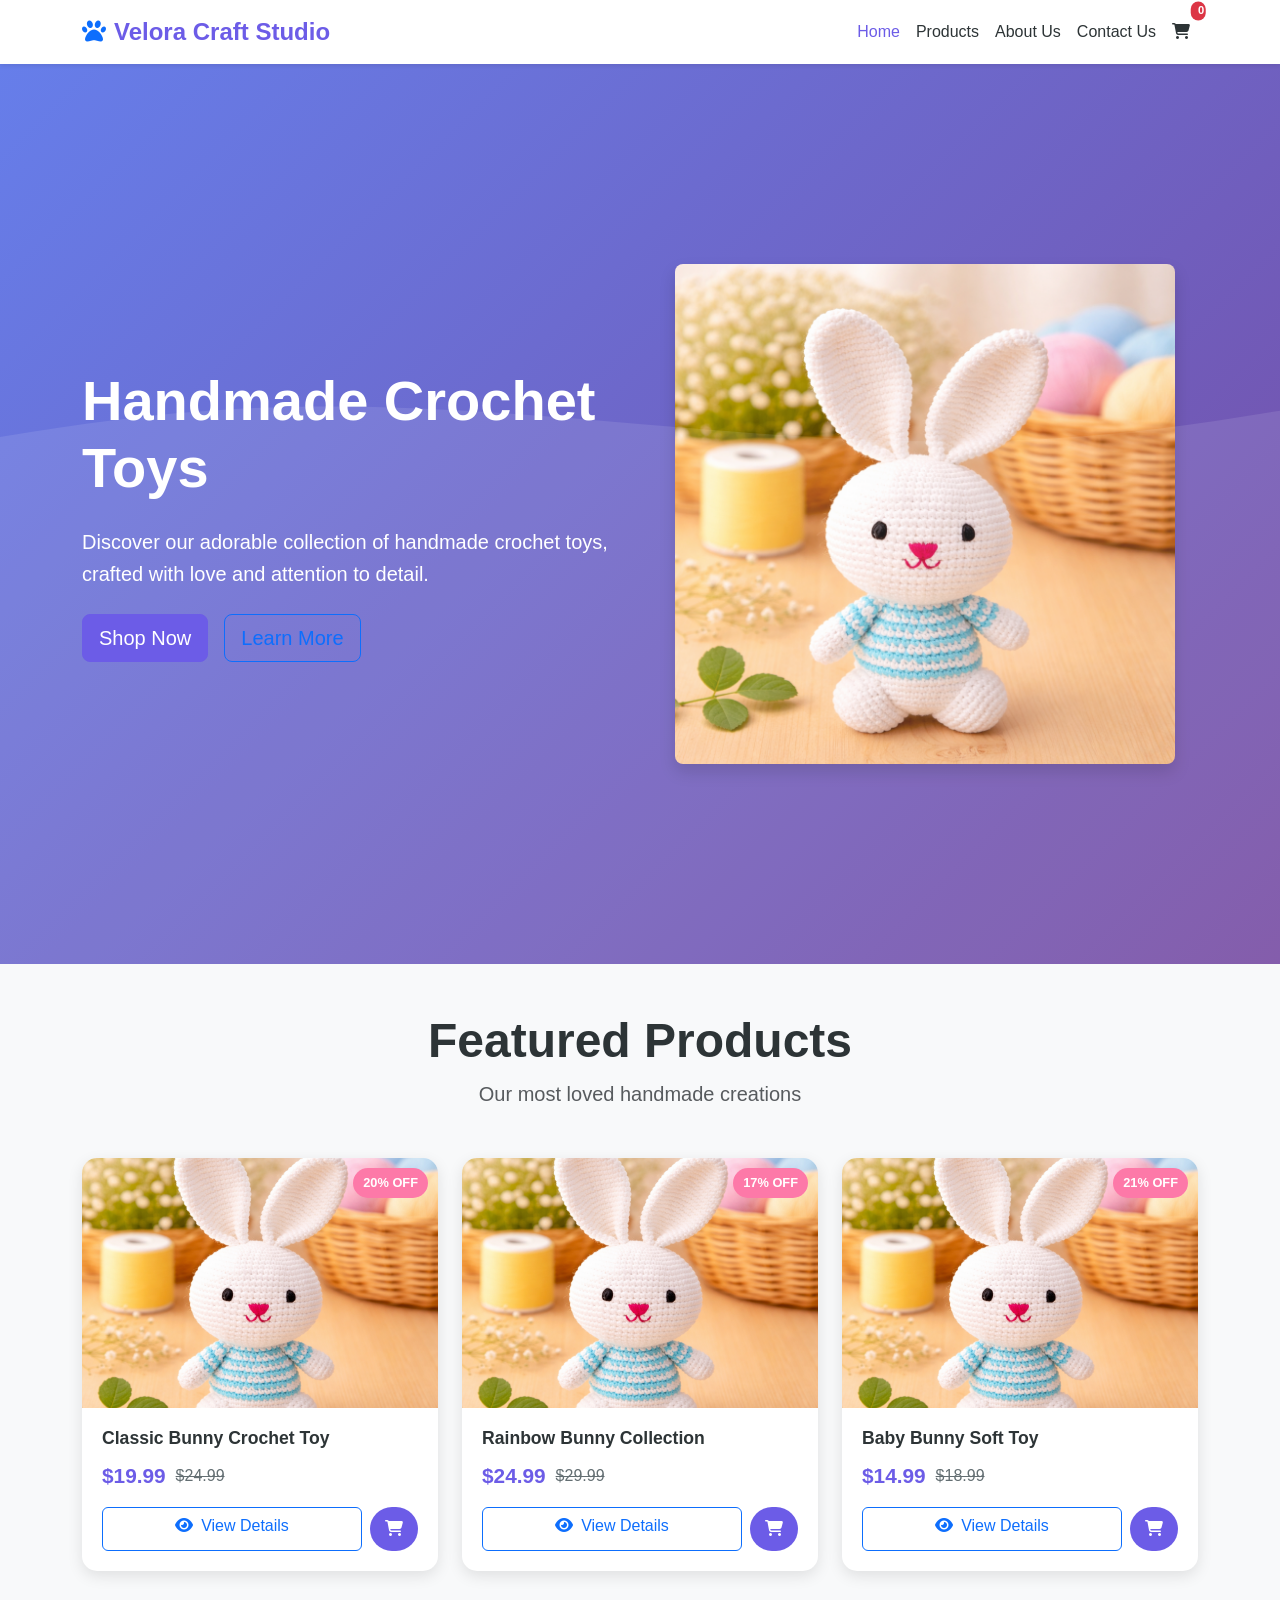
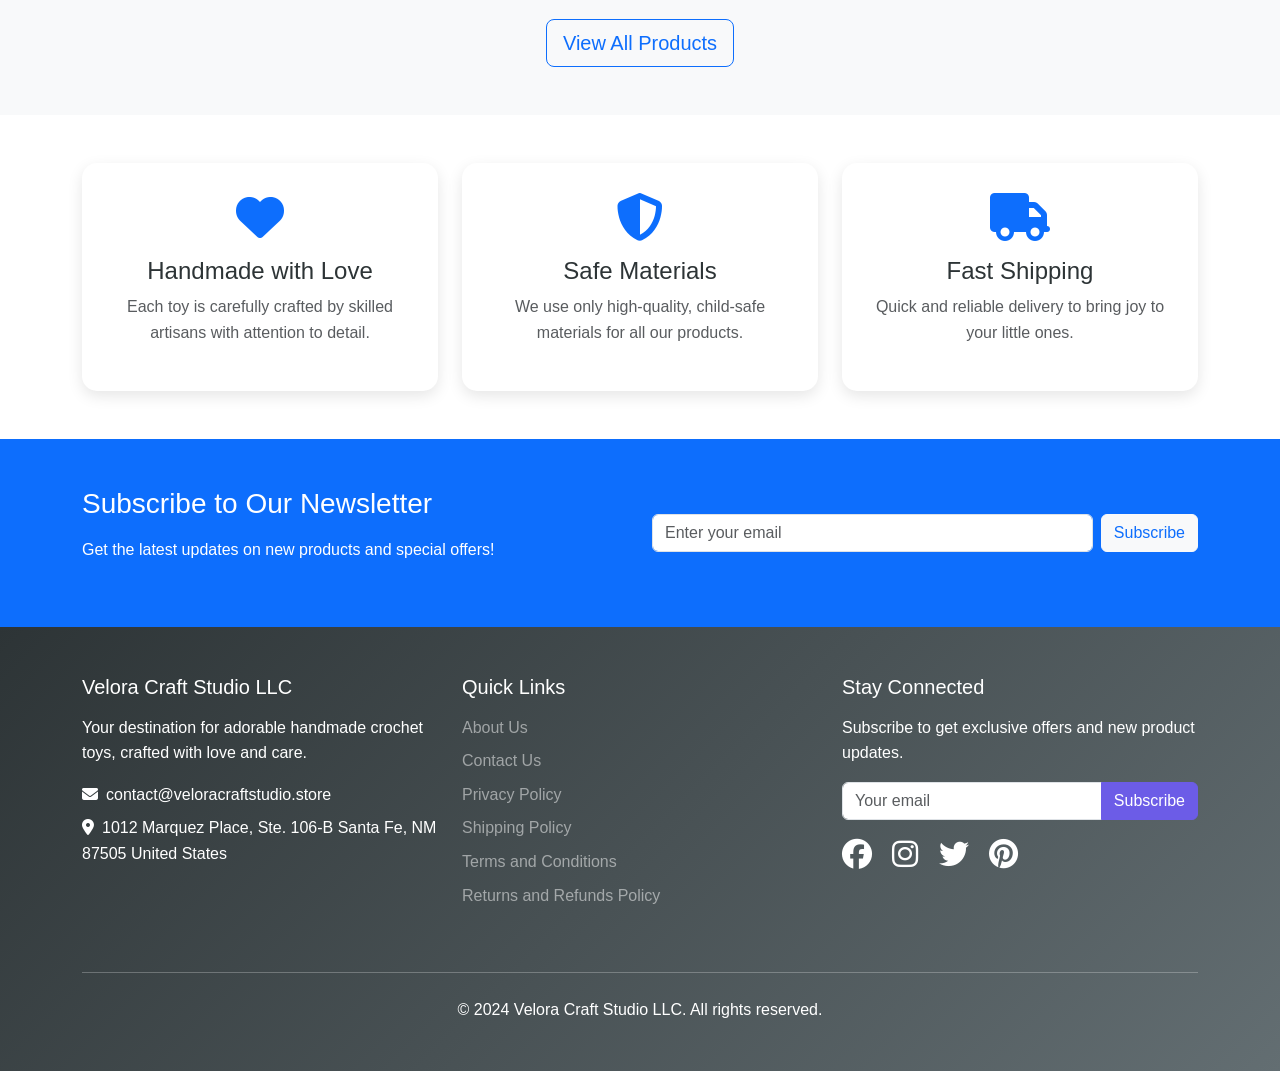
==== index.html @ e20858ad "Commit" ====
<!DOCTYPE html>
<html lang="en">
<head>
    <meta charset="UTF-8">
    <meta name="viewport" content="width=device-width, initial-scale=1.0">
    <title>Velora Craft Studio LLC - Handmade Crochet Toys</title>
    <link href="https://cdn.jsdelivr.net/npm/bootstrap@5.3.0/dist/css/bootstrap.min.css" rel="stylesheet">
    <link rel="stylesheet" href="https://cdnjs.cloudflare.com/ajax/libs/font-awesome/6.4.0/css/all.min.css">
    <link rel="stylesheet" href="styles.css">
</head>
<body>
    <!-- Navigation -->
    <nav class="navbar navbar-expand-lg navbar-light bg-white shadow-sm sticky-top">
        <div class="container">
            <a class="navbar-brand fw-bold" href="index.html">
                <i class="fas fa-paw text-primary me-2"></i>Velora Craft Studio
            </a>
            <button class="navbar-toggler" type="button" data-bs-toggle="collapse" data-bs-target="#navbarNav">
                <span class="navbar-toggler-icon"></span>
            </button>
            <div class="collapse navbar-collapse" id="navbarNav">
                <ul class="navbar-nav ms-auto">
                    <li class="nav-item">
                        <a class="nav-link active" href="index.html">Home</a>
                    </li>
                    <li class="nav-item">
                        <a class="nav-link" href="products.html">Products</a>
                    </li>
                    <li class="nav-item">
                        <a class="nav-link" href="about.html">About Us</a>
                    </li>
                    <li class="nav-item">
                        <a class="nav-link" href="contact.html">Contact Us</a>
                    </li>
                    <li class="nav-item">
                        <a class="nav-link position-relative" href="cart.html">
                            <i class="fas fa-shopping-cart"></i>
                            <span class="position-absolute top-0 start-100 translate-middle badge rounded-pill bg-danger cart-count">
                                0
                            </span>
                        </a>
                    </li>
                </ul>
            </div>
        </div>
    </nav>

    <!-- Hero Section -->
    <section class="hero-section">
        <div class="container">
            <div class="row align-items-center min-vh-100">
                <div class="col-lg-6">
                    <div class="hero-content">
                        <h1 class="display-4 fw-bold mb-4">Handmade Crochet Toys</h1>
                        <p class="lead mb-4">Discover our adorable collection of handmade crochet toys, crafted with love and attention to detail.</p>
                        <div class="d-flex gap-3">
                            <a href="products.html" class="btn btn-primary btn-lg">Shop Now</a>
                            <a href="about.html" class="btn btn-outline-primary btn-lg">Learn More</a>
                        </div>
                    </div>
                </div>
                <div class="col-lg-6">
                    <div class="hero-image text-center">
                        <img src="Products/1/01 Bunny Crochet 01 (1).png" alt="Handmade Crochet Bunny" class="img-fluid rounded-3 shadow">
                    </div>
                </div>
            </div>
        </div>
    </section>

    <!-- Featured Products -->
    <section class="py-5 bg-light">
        <div class="container">
            <div class="text-center mb-5">
                <h2 class="display-5 fw-bold">Featured Products</h2>
                <p class="lead text-muted">Our most loved handmade creations</p>
            </div>
            <div class="row g-4" id="featured-products">
                <!-- Products will be loaded here -->
            </div>
            <div class="text-center mt-5">
                <a href="products.html" class="btn btn-outline-primary btn-lg">View All Products</a>
            </div>
        </div>
    </section>

    <!-- Features Section -->
    <section class="py-5">
        <div class="container">
            <div class="row g-4">
                <div class="col-md-4 text-center">
                    <div class="feature-box">
                        <i class="fas fa-heart fa-3x text-primary mb-3"></i>
                        <h4>Handmade with Love</h4>
                        <p class="text-muted">Each toy is carefully crafted by skilled artisans with attention to detail.</p>
                    </div>
                </div>
                <div class="col-md-4 text-center">
                    <div class="feature-box">
                        <i class="fas fa-shield-alt fa-3x text-primary mb-3"></i>
                        <h4>Safe Materials</h4>
                        <p class="text-muted">We use only high-quality, child-safe materials for all our products.</p>
                    </div>
                </div>
                <div class="col-md-4 text-center">
                    <div class="feature-box">
                        <i class="fas fa-truck fa-3x text-primary mb-3"></i>
                        <h4>Fast Shipping</h4>
                        <p class="text-muted">Quick and reliable delivery to bring joy to your little ones.</p>
                    </div>
                </div>
            </div>
        </div>
    </section>

    <!-- Newsletter Section -->
    <section class="py-5 bg-primary text-white">
        <div class="container">
            <div class="row align-items-center">
                <div class="col-lg-6">
                    <h3 class="mb-3">Subscribe to Our Newsletter</h3>
                    <p>Get the latest updates on new products and special offers!</p>
                </div>
                <div class="col-lg-6">
                    <form class="d-flex gap-2" id="newsletter-form">
                        <input type="email" class="form-control" placeholder="Enter your email" required>
                        <button type="submit" class="btn btn-light text-primary">Subscribe</button>
                    </form>
                </div>
            </div>
        </div>
    </section>

    <!-- Footer -->
    <footer class="bg-dark text-white py-5">
        <div class="container">
            <div class="row">
                <div class="col-lg-4 mb-4">
                    <h5 class="mb-3">Velora Craft Studio LLC</h5>
                    <p class="mb-3">Your destination for adorable handmade crochet toys, crafted with love and care.</p>
                    <div class="contact-info">
                        <p class="mb-2"><i class="fas fa-envelope me-2"></i>contact@veloracraftstudio.store</p>
                        <p class="mb-2"><i class="fas fa-map-marker-alt me-2"></i>1012 Marquez Place, Ste. 106-B Santa Fe, NM 87505 United States</p>
                    </div>
                </div>
                <div class="col-lg-4 mb-4">
                    <h5 class="mb-3">Quick Links</h5>
                    <ul class="list-unstyled">
                        <li class="mb-2"><a href="about.html" class="text-white-50 text-decoration-none">About Us</a></li>
                        <li class="mb-2"><a href="contact.html" class="text-white-50 text-decoration-none">Contact Us</a></li>
                        <li class="mb-2"><a href="privacy.html" class="text-white-50 text-decoration-none">Privacy Policy</a></li>
                        <li class="mb-2"><a href="shipping.html" class="text-white-50 text-decoration-none">Shipping Policy</a></li>
                        <li class="mb-2"><a href="terms.html" class="text-white-50 text-decoration-none">Terms and Conditions</a></li>
                        <li class="mb-2"><a href="returns.html" class="text-white-50 text-decoration-none">Returns and Refunds Policy</a></li>
                    </ul>
                </div>
                <div class="col-lg-4 mb-4">
                    <h5 class="mb-3">Stay Connected</h5>
                    <p class="mb-3">Subscribe to get exclusive offers and new product updates.</p>
                    <form id="footer-newsletter-form">
                        <div class="input-group mb-3">
                            <input type="email" class="form-control" placeholder="Your email" required>
                            <button class="btn btn-primary" type="submit">Subscribe</button>
                        </div>
                    </form>
                    <div class="social-links mt-3">
                        <a href="#" class="text-white me-3"><i class="fab fa-facebook fa-lg"></i></a>
                        <a href="#" class="text-white me-3"><i class="fab fa-instagram fa-lg"></i></a>
                        <a href="#" class="text-white me-3"><i class="fab fa-twitter fa-lg"></i></a>
                        <a href="#" class="text-white"><i class="fab fa-pinterest fa-lg"></i></a>
                    </div>
                </div>
            </div>
            <hr class="bg-white-50 my-4">
            <div class="text-center">
                <p class="mb-0">&copy; 2024 Velora Craft Studio LLC. All rights reserved.</p>
            </div>
        </div>
    </footer>

    <script src="https://cdn.jsdelivr.net/npm/bootstrap@5.3.0/dist/js/bootstrap.bundle.min.js"></script>
    <script src="script.js"></script>
</body>
</html>
---- styles.css ----
/* Custom Styles for Velora Craft Studio */

:root {
    --primary-color: #6c5ce7;
    --secondary-color: #fd79a8;
    --accent-color: #fdcb6e;
    --text-dark: #2d3436;
    --text-light: #636e72;
    --bg-light: #f8f9fa;
    --border-color: #dee2e6;
}

/* General Styles */
body {
    font-family: 'Segoe UI', Tahoma, Geneva, Verdana, sans-serif;
    color: var(--text-dark);
    line-height: 1.6;
}

/* Navigation */
.navbar-brand {
    color: var(--primary-color) !important;
    font-size: 1.5rem;
}

.nav-link {
    color: var(--text-dark) !important;
    font-weight: 500;
    transition: color 0.3s ease;
}

.nav-link:hover,
.nav-link.active {
    color: var(--primary-color) !important;
}

.cart-count {
    font-size: 0.7rem;
    top: -5px;
    right: -10px;
}

/* Hero Section */
.hero-section {
    background: linear-gradient(135deg, #667eea 0%, #764ba2 100%);
    color: white;
    position: relative;
    overflow: hidden;
}

.hero-section::before {
    content: '';
    position: absolute;
    top: 0;
    left: 0;
    right: 0;
    bottom: 0;
    background: url('data:image/svg+xml,<svg xmlns="http://www.w3.org/2000/svg" viewBox="0 0 1440 320"><path fill="%23ffffff" fill-opacity="0.1" d="M0,96L48,112C96,128,192,160,288,160C384,160,480,128,576,122.7C672,117,768,139,864,133.3C960,128,1056,96,1152,90.7C1248,85,1344,107,1392,117.3L1440,128L1440,320L1392,320C1344,320,1248,320,1152,320C1056,320,960,320,864,320C768,320,672,320,576,320C480,320,384,320,288,320C192,320,96,320,48,320L0,320Z"></path></svg>') no-repeat bottom;
    background-size: cover;
}

.hero-content {
    position: relative;
    z-index: 1;
}

.hero-image img {
    max-height: 500px;
    object-fit: contain;
    animation: float 3s ease-in-out infinite;
}

@keyframes float {
    0%, 100% { transform: translateY(0px); }
    50% { transform: translateY(-20px); }
}

/* Product Cards */
.product-card {
    background: white;
    border-radius: 15px;
    overflow: hidden;
    box-shadow: 0 5px 15px rgba(0,0,0,0.1);
    transition: transform 0.3s ease, box-shadow 0.3s ease;
    height: 100%;
}

.product-card:hover {
    transform: translateY(-5px);
    box-shadow: 0 10px 25px rgba(0,0,0,0.15);
}

.product-image {
    position: relative;
    overflow: hidden;
    height: 250px;
}

.product-image img {
    width: 100%;
    height: 100%;
    object-fit: cover;
    transition: transform 0.3s ease;
}

.product-card:hover .product-image img {
    transform: scale(1.05);
}

.product-badge {
    position: absolute;
    top: 10px;
    right: 10px;
    background: var(--secondary-color);
    color: white;
    padding: 5px 10px;
    border-radius: 20px;
    font-size: 0.8rem;
    font-weight: bold;
}

.product-info {
    padding: 20px;
}

.product-title {
    font-size: 1.1rem;
    font-weight: 600;
    margin-bottom: 10px;
    color: var(--text-dark);
}

.product-price {
    display: flex;
    align-items: center;
    gap: 10px;
    margin-bottom: 15px;
}

.price-current {
    font-size: 1.3rem;
    font-weight: bold;
    color: var(--primary-color);
}

.price-original {
    font-size: 1rem;
    color: var(--text-light);
    text-decoration: line-through;
}

.btn-add-cart {
    background: var(--primary-color);
    color: white;
    border: none;
    padding: 10px 15px;
    border-radius: 25px;
    font-weight: 500;
    transition: background 0.3s ease;
}

.btn-add-cart:hover {
    background: #5f4dd8;
    color: white;
}

/* Feature Boxes */
.feature-box {
    padding: 30px;
    background: white;
    border-radius: 15px;
    box-shadow: 0 5px 15px rgba(0,0,0,0.1);
    transition: transform 0.3s ease;
    height: 100%;
}

.feature-box:hover {
    transform: translateY(-5px);
}

/* Product Gallery */
.product-gallery {
    display: grid;
    grid-template-columns: 1fr 100px;
    gap: 20px;
    margin-bottom: 30px;
}

.main-image {
    border-radius: 15px;
    overflow: hidden;
    box-shadow: 0 10px 25px rgba(0,0,0,0.1);
}

.main-image img {
    width: 100%;
    height: 500px;
    object-fit: cover;
}

.thumbnail-list {
    display: flex;
    flex-direction: column;
    gap: 10px;
}

.thumbnail {
    border-radius: 10px;
    overflow: hidden;
    cursor: pointer;
    border: 3px solid transparent;
    transition: border-color 0.3s ease;
}

.thumbnail.active,
.thumbnail:hover {
    border-color: var(--primary-color);
}

.thumbnail img {
    width: 100%;
    height: 100px;
    object-fit: cover;
}

/* Product Variants */
.variant-options {
    display: flex;
    gap: 10px;
    margin-bottom: 20px;
}

.variant-option {
    padding: 8px 16px;
    border: 2px solid var(--border-color);
    border-radius: 20px;
    background: white;
    cursor: pointer;
    transition: all 0.3s ease;
}

.variant-option.selected {
    border-color: var(--primary-color);
    background: var(--primary-color);
    color: white;
}

/* Shopping Cart */
.cart-table {
    background: white;
    border-radius: 15px;
    overflow: hidden;
    box-shadow: 0 5px 15px rgba(0,0,0,0.1);
}

.cart-item {
    padding: 20px;
    border-bottom: 1px solid var(--border-color);
    display: flex;
    align-items: center;
    gap: 20px;
}

.cart-item-image {
    width: 100px;
    height: 100px;
    border-radius: 10px;
    overflow: hidden;
}

.cart-item-image img {
    width: 100%;
    height: 100%;
    object-fit: cover;
}

.cart-item-details {
    flex: 1;
}

.cart-item-title {
    font-weight: 600;
    margin-bottom: 5px;
}

.cart-item-price {
    color: var(--primary-color);
    font-weight: bold;
}

.quantity-controls {
    display: flex;
    align-items: center;
    gap: 10px;
}

.quantity-btn {
    width: 30px;
    height: 30px;
    border: 1px solid var(--border-color);
    background: white;
    border-radius: 50%;
    cursor: pointer;
    display: flex;
    align-items: center;
    justify-content: center;
    transition: background 0.3s ease;
}

.quantity-btn:hover {
    background: var(--bg-light);
}

.cart-summary {
    background: white;
    border-radius: 15px;
    padding: 30px;
    box-shadow: 0 5px 15px rgba(0,0,0,0.1);
}

.summary-row {
    display: flex;
    justify-content: space-between;
    margin-bottom: 15px;
}

.summary-row.total {
    font-size: 1.2rem;
    font-weight: bold;
    color: var(--primary-color);
    border-top: 2px solid var(--border-color);
    padding-top: 15px;
}

/* Forms */
.form-control:focus {
    border-color: var(--primary-color);
    box-shadow: 0 0 0 0.2rem rgba(108, 92, 231, 0.25);
}

.btn-primary {
    background: var(--primary-color);
    border-color: var(--primary-color);
}

.btn-primary:hover {
    background: #5f4dd8;
    border-color: #5f4dd8;
}

/* Footer */
footer {
    background: linear-gradient(135deg, #2d3436 0%, #636e72 100%);
}

footer a {
    transition: color 0.3s ease;
}

footer a:hover {
    color: var(--accent-color) !important;
}

.social-links a {
    font-size: 1.5rem;
    transition: transform 0.3s ease;
}

.social-links a:hover {
    transform: translateY(-3px);
}

/* Responsive Design */
@media (max-width: 768px) {
    .hero-section {
        text-align: center;
    }
    
    .hero-section .row {
        flex-direction: column-reverse;
    }
    
    .product-gallery {
        grid-template-columns: 1fr;
    }
    
    .thumbnail-list {
        flex-direction: row;
        overflow-x: auto;
    }
    
    .cart-item {
        flex-direction: column;
        text-align: center;
    }
    
    .cart-item-image {
        width: 150px;
        height: 150px;
    }
}

/* Loading Animation */
.loading {
    display: inline-block;
    width: 20px;
    height: 20px;
    border: 3px solid rgba(255,255,255,.3);
    border-radius: 50%;
    border-top-color: white;
    animation: spin 1s ease-in-out infinite;
}

@keyframes spin {
    to { transform: rotate(360deg); }
}

/* Toast Notifications */
.toast-container {
    position: fixed;
    top: 20px;
    right: 20px;
    z-index: 9999;
}

.custom-toast {
    background: white;
    border-radius: 10px;
    box-shadow: 0 5px 15px rgba(0,0,0,0.2);
    padding: 15px 20px;
    margin-bottom: 10px;
    display: flex;
    align-items: center;
    gap: 10px;
    min-width: 300px;
    animation: slideIn 0.3s ease;
}

@keyframes slideIn {
    from {
        transform: translateX(100%);
        opacity: 0;
    }
    to {
        transform: translateX(0);
        opacity: 1;
    }
}

.toast-success {
    border-left: 4px solid #28a745;
}

.toast-error {
    border-left: 4px solid #dc3545;
}

.toast-info {
    border-left: 4px solid #17a2b8;
}
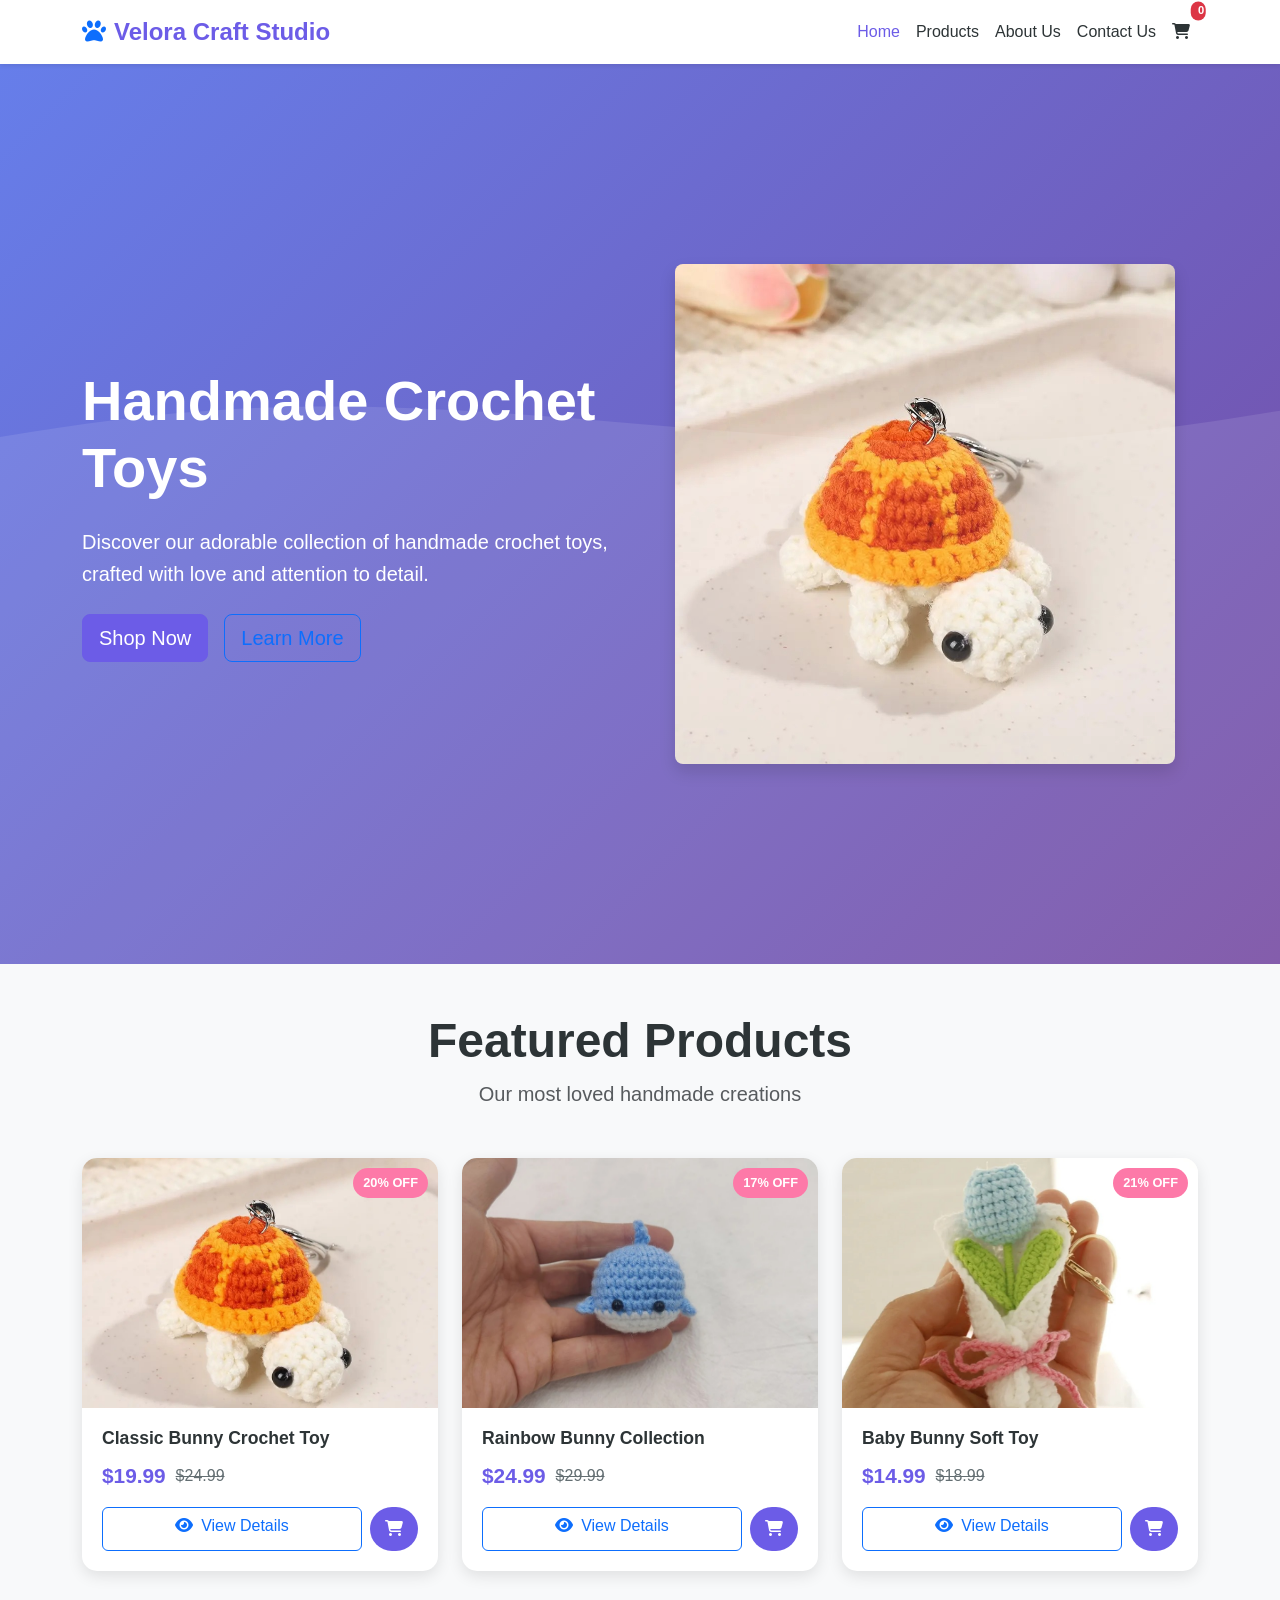
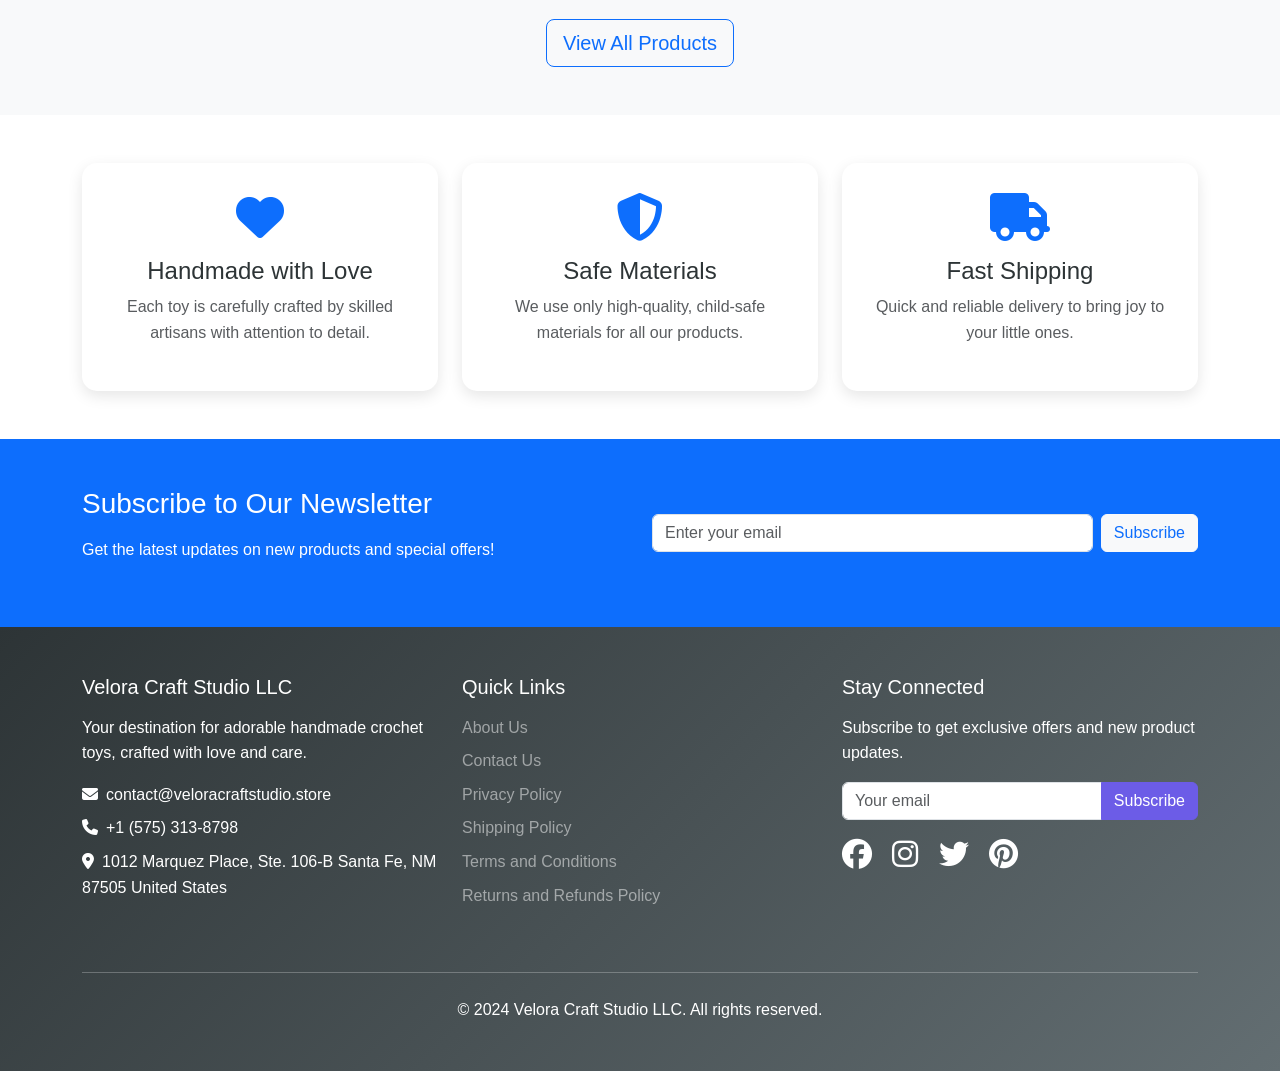
==== commit f08a4cd3: "commit" ====
--- a/index.html
+++ b/index.html
@@ -61,7 +61,7 @@
                 </div>
                 <div class="col-lg-6">
                     <div class="hero-image text-center">
-                        <img src="Products/1/01 Bunny Crochet 01 (1).png" alt="Handmade Crochet Bunny" class="img-fluid rounded-3 shadow">
+                        <img src="Products/1/variant-image-1.jpeg" alt="Handmade Crochet Bunny" class="img-fluid rounded-3 shadow">
                     </div>
                 </div>
             </div>
@@ -140,6 +140,7 @@
                     <p class="mb-3">Your destination for adorable handmade crochet toys, crafted with love and care.</p>
                     <div class="contact-info">
                         <p class="mb-2"><i class="fas fa-envelope me-2"></i>contact@veloracraftstudio.store</p>
+                        <p class="mb-2"><i class="fas fa-phone me-2"></i>+1 (575) 313-8798</p>
                         <p class="mb-2"><i class="fas fa-map-marker-alt me-2"></i>1012 Marquez Place, Ste. 106-B Santa Fe, NM 87505 United States</p>
                     </div>
                 </div>
--- a/styles.css
+++ b/styles.css
@@ -180,8 +180,8 @@
 
 /* Product Gallery */
 .product-gallery {
-    display: grid;
-    grid-template-columns: 1fr 100px;
+    display: flex;
+    flex-direction: column;
     gap: 20px;
     margin-bottom: 30px;
 }
@@ -200,11 +200,13 @@
 
 .thumbnail-list {
     display: flex;
-    flex-direction: column;
     gap: 10px;
+    overflow-x: auto;
+    padding: 5px 0;
 }
 
 .thumbnail {
+    min-width: 100px;
     border-radius: 10px;
     overflow: hidden;
     cursor: pointer;
@@ -218,7 +220,7 @@
 }
 
 .thumbnail img {
-    width: 100%;
+    width: 100px;
     height: 100px;
     object-fit: cover;
 }
@@ -380,13 +382,13 @@
         flex-direction: column-reverse;
     }
     
-    .product-gallery {
-        grid-template-columns: 1fr;
+    .main-image img {
+        height: 300px;
     }
     
-    .thumbnail-list {
-        flex-direction: row;
-        overflow-x: auto;
+    .thumbnail img {
+        width: 80px;
+        height: 80px;
     }
     
     .cart-item {
